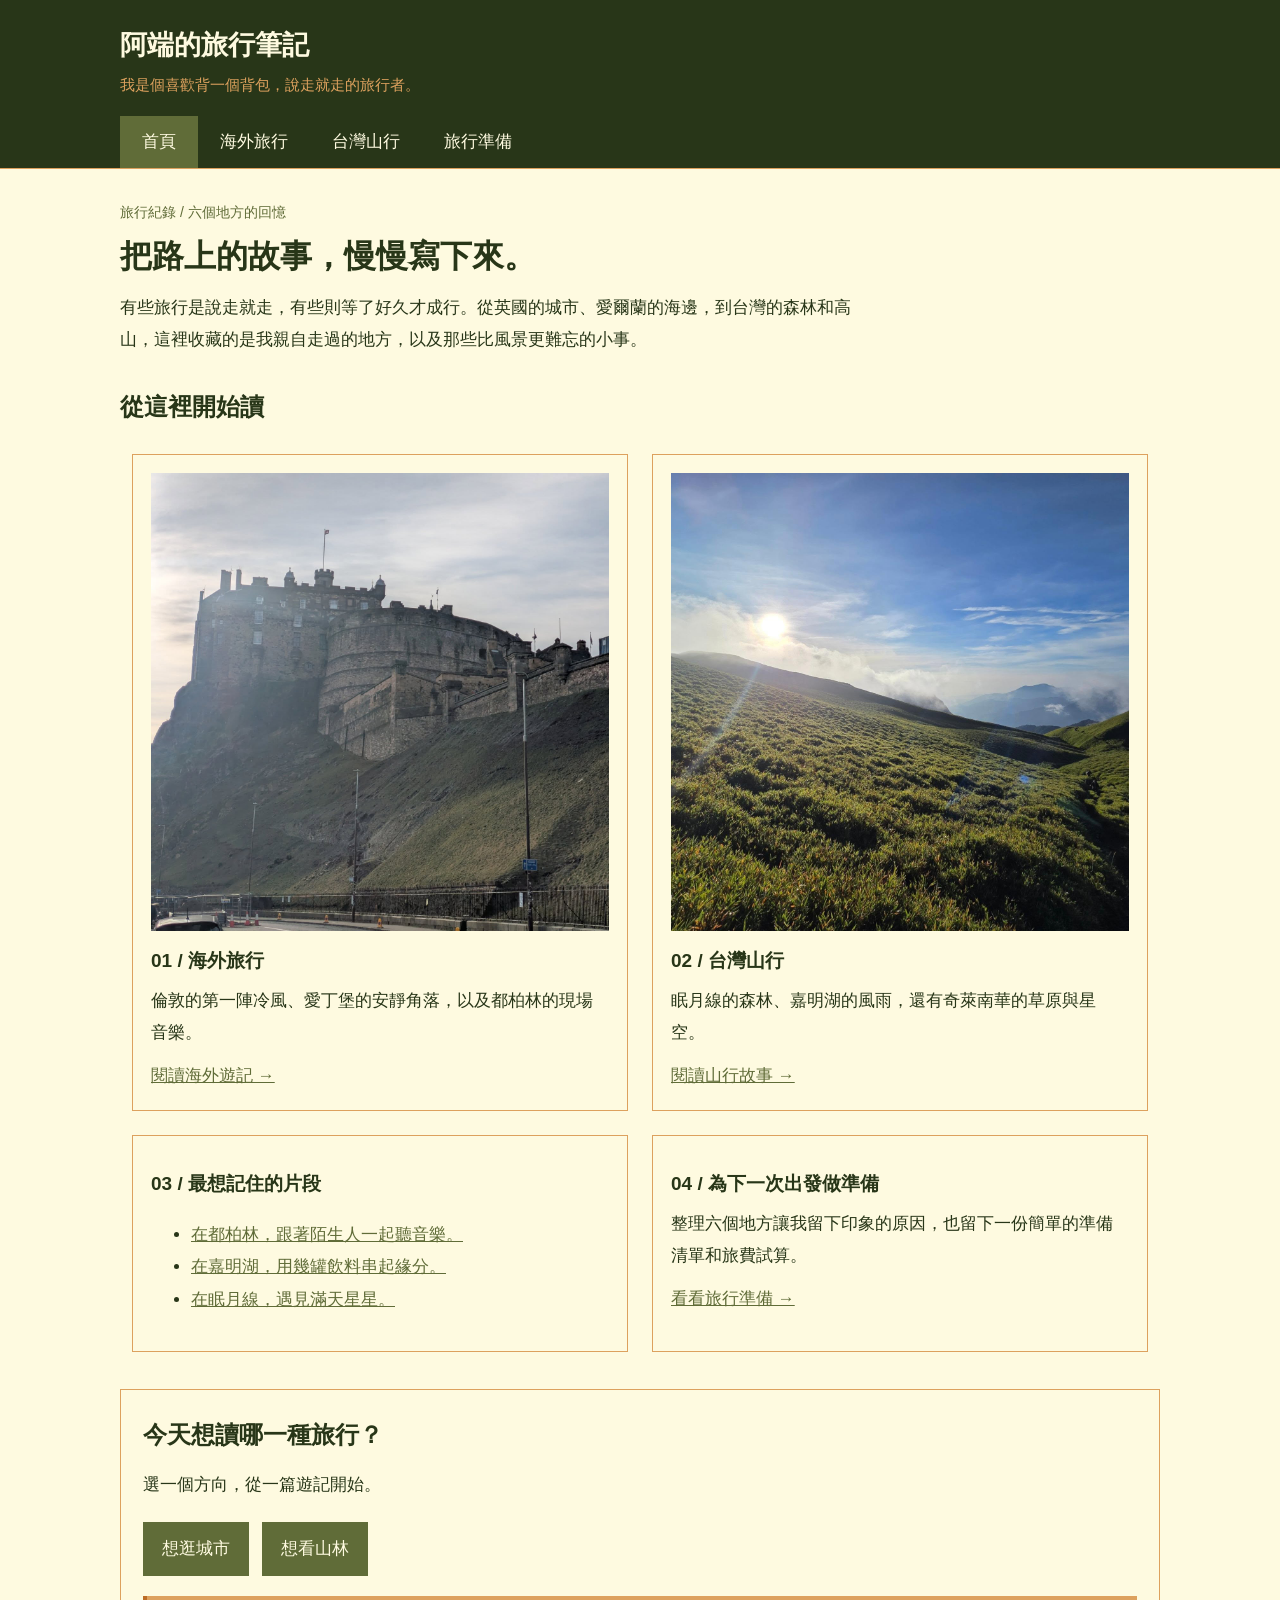
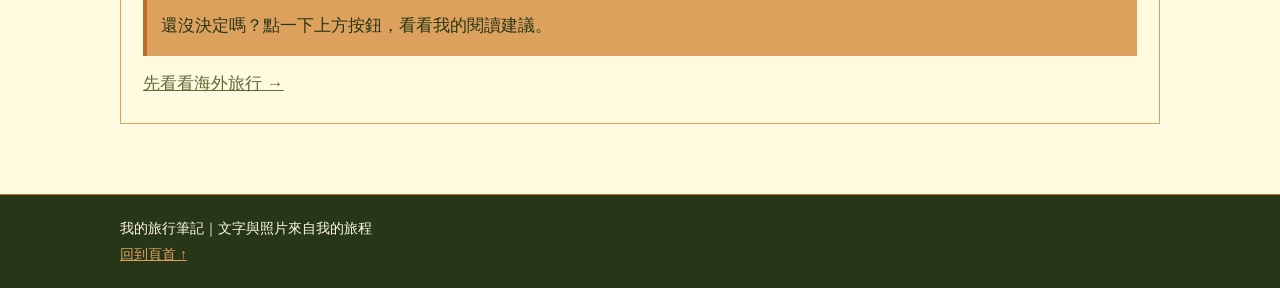
==== index.html @ 5c860974 "first commit" ====
<!DOCTYPE html>
<html lang="zh-Hant">
<head>
  <meta charset="UTF-8">
  <meta name="viewport" content="width=device-width, initial-scale=1.0">
  <meta name="description" content="用照片與文字記錄倫敦、愛丁堡、愛爾蘭，以及台灣山林裡的旅行故事。">
  <title>首頁｜阿端的旅行筆記</title>
  <link rel="stylesheet" href="style.css">
</head>
<body id="top">
  <div class="header">
    <div class="container">
      <p class="site-title"><a href="index.html">阿端的旅行筆記</a></p>
      <p class="tagline">我是個喜歡背一個背包，說走就走的旅行者。</p>
      <ul class="nav" aria-label="主要導覽">
        <li><a href="index.html" class="current" aria-current="page">首頁</a></li>
        <li><a href="overseas.html">海外旅行</a></li>
        <li><a href="taiwan.html">台灣山行</a></li>
        <li><a href="planning.html">旅行準備</a></li>
      </ul>
    </div>
  </div>
  <main class="main container">
    <p class="label">旅行紀錄 / 六個地方的回憶</p>
    <h1>把路上的故事，慢慢寫下來。</h1>
    <p class="intro">有些旅行是說走就走，有些則等了好久才成行。從英國的城市、愛爾蘭的海邊，到台灣的森林和高山，這裡收藏的是我親自走過的地方，以及那些比風景更難忘的小事。</p>
    <h2>從這裡開始讀</h2>
    <!-- 兩列、每列兩格：沿用課堂 row / box 的四格版面。 -->
    <div class="row">
      <div class="box"><div class="card">
        <img src="assets/edinburgh/491461487_18304597978235697_2333785492834021801_n.jpg" alt="愛丁堡城堡座落在岩石山丘上" width="1440" height="1440">
        <h3>01 / 海外旅行</h3>
        <p>倫敦的第一陣冷風、愛丁堡的安靜角落，以及都柏林的現場音樂。</p>
        <a href="overseas.html">閱讀海外遊記 →</a>
      </div></div>
      <div class="box"><div class="card">
        <img src="assets/奇萊南華/772171116_18368890492235697_7278529809511290449_n.jpg" alt="陽光照在奇萊南華的高山草原上" width="1440" height="1440">
        <h3>02 / 台灣山行</h3>
        <p>眠月線的森林、嘉明湖的風雨，還有奇萊南華的草原與星空。</p>
        <a href="taiwan.html">閱讀山行故事 →</a>
      </div></div>
    </div>
    <div class="row">
      <div class="box"><div class="card">
        <h3>03 / 最想記住的片段</h3>
        <ul>
          <li><a href="overseas.html#ireland">在都柏林，跟著陌生人一起聽音樂。</a></li>
          <li><a href="taiwan.html#jiaming">在嘉明湖，用幾罐飲料串起緣分。</a></li>
          <li><a href="taiwan.html#sleeping-moon">在眠月線，遇見滿天星星。</a></li>
        </ul>
      </div></div>
      <div class="box"><div class="card">
        <h3>04 / 為下一次出發做準備</h3>
        <p>整理六個地方讓我留下印象的原因，也留下一份簡單的準備清單和旅費試算。</p>
        <a href="planning.html">看看旅行準備 →</a>
      </div></div>
    </div>
    <div class="panel">
      <h2>今天想讀哪一種旅行？</h2>
      <p>選一個方向，從一篇遊記開始。</p>
      <button type="button" onclick="chooseTrip('city')">想逛城市</button>
      <button type="button" onclick="chooseTrip('mountain')">想看山林</button>
      <p id="trip-result" class="result" aria-live="polite">還沒決定嗎？點一下上方按鈕，看看我的閱讀建議。</p>
      <a id="trip-link" href="overseas.html">先看看海外旅行 →</a>
      <noscript><p>閱讀建議需要開啟 JavaScript；也可以直接使用上方連結閱讀全部遊記。</p></noscript>
    </div>
  </main>
  <div class="footer">
    <div class="container">
      <p>我的旅行筆記｜文字與照片來自我的旅程</p>
      <p><a href="#top">回到頁首 ↑</a></p>
    </div>
  </div>
  <script src="script.js"></script>
</body>
</html>
---- style.css ----
/* 共用樣式：四個頁面使用同一份 CSS。
   橄欖綠 #606c38、森林綠 #283618、米黃 #fefae0、
   焦糖 #dda15e、銅色 #bc6c25。 */
* { box-sizing: border-box; }
body {
  margin: 0;
  background-color: #fefae0;
  color: #283618;
  font-family: "Microsoft JhengHei", "PingFang TC", sans-serif;
  font-size: 17px;
  line-height: 1.9;
}
a { color: #606c38; }
a:hover { color: #283618; }
a:focus-visible, button:focus-visible, input:focus-visible {
  outline: 3px solid #bc6c25;
  outline-offset: 3px;
}
.header { background-color: #283618; border-bottom: 1px solid #dda15e; }
.container { width: 92%; max-width: 1040px; margin: 0 auto; }
.site-title { padding-top: 20px; margin: 0; font-size: 27px; font-weight: bold; }
.site-title a { color: #fefae0; text-decoration: none; }
.site-title a:hover { color: #dda15e; }
.tagline { margin: 0 0 16px; color: #dda15e; font-size: 15px; }
/* 清單導覽列，對應課堂 lists / links 範例。 */
.nav { list-style-type: none; padding: 0; margin: 0; overflow: hidden; }
.nav li { float: left; }
.nav a { color: #fefae0; display: block; padding: 10px 22px; text-decoration: none; }
.nav a:hover, .nav .current { background-color: #606c38; color: #fefae0; }
.main { padding: 30px 0 45px; }
h1 { margin: 0 0 12px; font-size: 32px; line-height: 1.5; }
h2 { margin: 28px 0 12px; font-size: 24px; }
h3 { font-size: 19px; margin: 18px 0 8px; }
p { margin: 0 0 16px; }
.intro { max-width: 760px; }
.label { color: #606c38; font-size: 14px; margin-bottom: 6px; }
/* 課堂四格範例：一列放兩個寬度為 50% 的 div。 */
.row { display: flex; }
.box { width: 50%; padding: 12px; }
.card { background-color: #fefae0; border: 1px solid #dda15e; padding: 18px; height: 100%; }
.card h3 { margin: 12px 0 6px; }
.card p { margin-bottom: 10px; }
.card img { display: block; width: 100%; height: auto; }
.panel { background-color: #fefae0; border: 1px solid #dda15e; padding: 22px; margin: 25px 0; }
.panel h2 { margin-top: 0; }
button { background-color: #606c38; color: #fefae0; border: 1px solid #606c38; padding: 10px 18px; font: inherit; cursor: pointer; margin: 4px 8px 8px 0; }
button:hover { background-color: #283618; }
.result { padding: 14px; background-color: #dda15e; border-left: 4px solid #bc6c25; margin: 12px 0; }
.contents { padding: 14px 20px; border: 1px solid #dda15e; background-color: #fefae0; }
.contents a { display: inline-block; margin: 4px 22px 4px 0; }
.article { background-color: #fefae0; padding: 26px; margin-top: 30px; border: 1px solid #dda15e; }
.article h2 { margin-top: 0; }
.photos { display: flex; }
figure { margin: 0; }
.photos figure { width: 33.333%; padding: 6px; }
.photos img { display: block; width: 100%; height: auto; }
figcaption { font-size: 14px; color: #606c38; margin-top: 6px; }
.story { margin-top: 22px; }
.note { font-size: 15px; color: #606c38; }
.table-wrap { overflow-x: auto; }
table { width: 100%; border-collapse: collapse; background-color: #fefae0; }
caption { text-align: left; font-weight: bold; padding: 12px 0; }
th, td { border: 1px solid #dda15e; padding: 12px; text-align: left; }
th { background-color: #dda15e; }
label { display: block; margin: 12px 0 5px; }
input { width: 100%; max-width: 320px; padding: 9px; border: 1px solid #606c38; background-color: #fefae0; color: #283618; font: inherit; }
.gear-list { list-style-type: none; padding: 0; margin: 0; }
.gear-list li { border-bottom: 1px solid #dda15e; }
.gear-list label { margin: 0; padding: 10px 0; cursor: pointer; }
.gear-list label:hover { background-color: #dda15e; }
.gear-list input { accent-color: #606c38; width: 18px; height: 18px; margin: 0 8px 0 0; vertical-align: middle; cursor: pointer; }
.footer { background-color: #283618; border-top: 1px solid #bc6c25; padding: 20px 0; font-size: 14px; color: #fefae0; }
.footer a { color: #dda15e; }
.footer a:hover { color: #fefae0; }
.footer p { margin: 0; }
/* 小螢幕改成直排，讓文字與照片保持好讀。 */
@media (max-width: 640px) {
  .row, .photos { display: block; }
  .box, .photos figure { width: 100%; }
  .box { padding: 8px 0; }
  .photos figure { margin-bottom: 14px; }
  .nav a { padding: 10px 13px; }
  h1 { font-size: 28px; }
  .article, .panel { padding: 18px; }
  th, td { padding: 8px; }
}
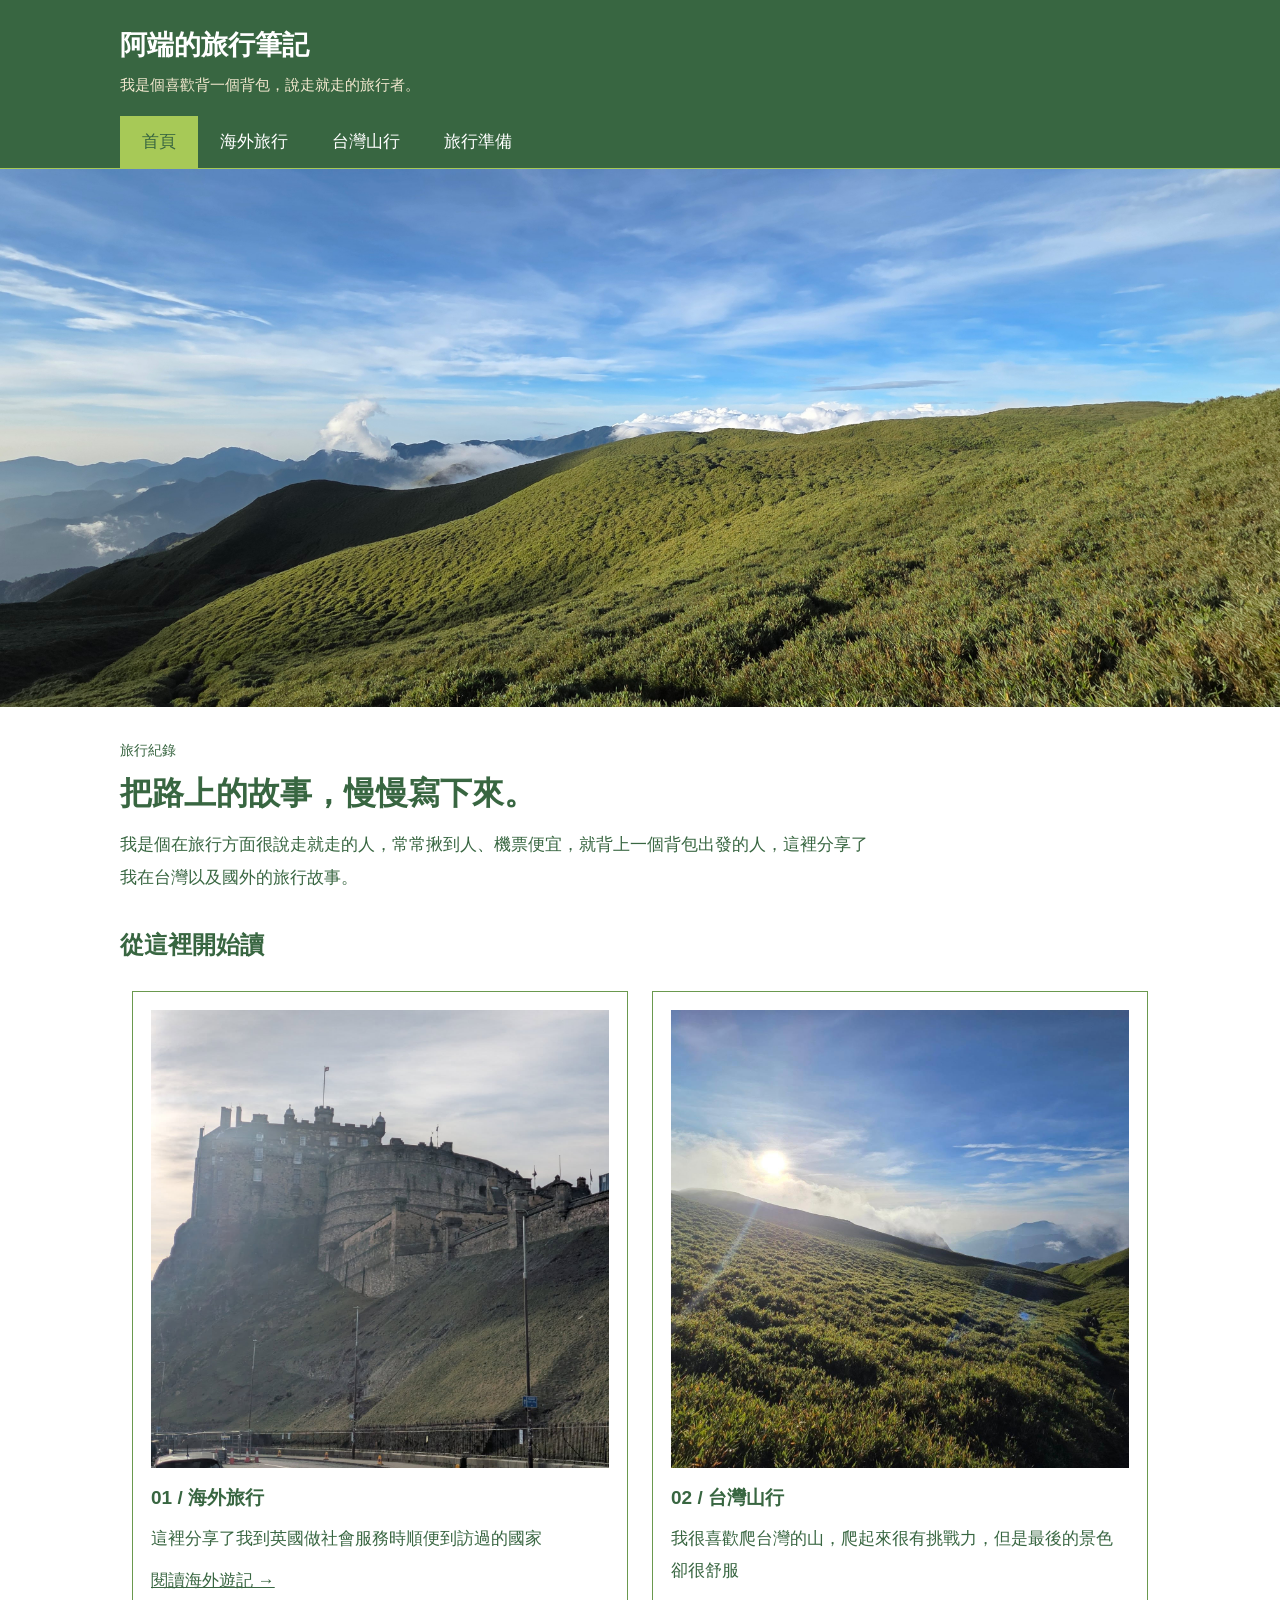
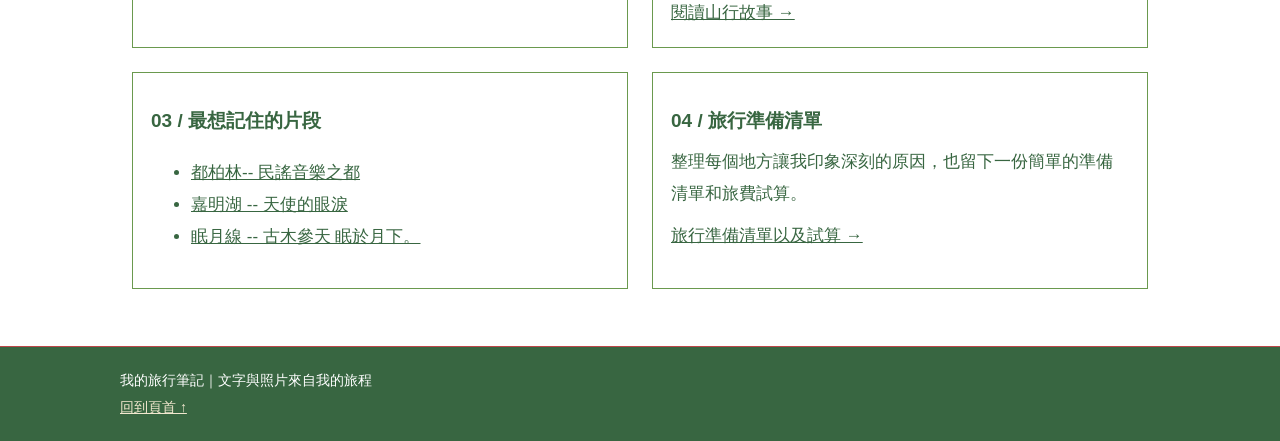
==== commit c40acfd8: "update hero" ====
--- a/index.html
+++ b/index.html
@@ -1,61 +1,105 @@
-<!DOCTYPE html>
+<!doctype html>
 <html lang="zh-Hant">
-<head>
-  <meta charset="UTF-8">
-  <meta name="viewport" content="width=device-width, initial-scale=1.0">
-  <meta name="description" content="用照片與文字記錄倫敦、愛丁堡、愛爾蘭，以及台灣山林裡的旅行故事。">
-  <title>首頁｜阿端的旅行筆記</title>
-  <link rel="stylesheet" href="style.css">
-</head>
-<body id="top">
-  <div class="header">
-    <div class="container">
-      <p class="site-title"><a href="index.html">阿端的旅行筆記</a></p>
-      <p class="tagline">我是個喜歡背一個背包，說走就走的旅行者。</p>
-      <ul class="nav" aria-label="主要導覽">
-        <li><a href="index.html" class="current" aria-current="page">首頁</a></li>
-        <li><a href="overseas.html">海外旅行</a></li>
-        <li><a href="taiwan.html">台灣山行</a></li>
-        <li><a href="planning.html">旅行準備</a></li>
-      </ul>
+  <head>
+    <meta charset="UTF-8" />
+    <meta name="viewport" content="width=device-width, initial-scale=1.0" />
+    <meta
+      name="description"
+      content="用照片與文字記錄倫敦、愛丁堡、愛爾蘭，以及台灣山林裡的旅行故事。"
+    />
+    <title>首頁｜阿端的旅行筆記</title>
+    <link rel="stylesheet" href="style.css" />
+  </head>
+  <body id="top">
+    <div class="header">
+      <div class="container">
+        <p class="site-title"><a href="index.html">阿端的旅行筆記</a></p>
+        <p class="tagline">我是個喜歡背一個背包，說走就走的旅行者。</p>
+        <ul class="nav" aria-label="主要導覽">
+          <li>
+            <a href="index.html" class="current" aria-current="page">首頁</a>
+          </li>
+          <li><a href="overseas.html">海外旅行</a></li>
+          <li><a href="taiwan.html">台灣山行</a></li>
+          <li><a href="planning.html">旅行準備</a></li>
+        </ul>
+      </div>
     </div>
-  </div>
-  <main class="main container">
-    <p class="label">旅行紀錄 / 六個地方的回憶</p>
-    <h1>把路上的故事，慢慢寫下來。</h1>
-    <p class="intro">有些旅行是說走就走，有些則等了好久才成行。從英國的城市、愛爾蘭的海邊，到台灣的森林和高山，這裡收藏的是我親自走過的地方，以及那些比風景更難忘的小事。</p>
-    <h2>從這裡開始讀</h2>
-    <!-- 兩列、每列兩格：沿用課堂 row / box 的四格版面。 -->
-    <div class="row">
-      <div class="box"><div class="card">
-        <img src="assets/edinburgh/491461487_18304597978235697_2333785492834021801_n.jpg" alt="愛丁堡城堡座落在岩石山丘上" width="1440" height="1440">
-        <h3>01 / 海外旅行</h3>
-        <p>倫敦的第一陣冷風、愛丁堡的安靜角落，以及都柏林的現場音樂。</p>
-        <a href="overseas.html">閱讀海外遊記 →</a>
-      </div></div>
-      <div class="box"><div class="card">
-        <img src="assets/奇萊南華/772171116_18368890492235697_7278529809511290449_n.jpg" alt="陽光照在奇萊南華的高山草原上" width="1440" height="1440">
-        <h3>02 / 台灣山行</h3>
-        <p>眠月線的森林、嘉明湖的風雨，還有奇萊南華的草原與星空。</p>
-        <a href="taiwan.html">閱讀山行故事 →</a>
-      </div></div>
+    <div class="hero">
+      <img
+        src="assets/hero.jpg"
+        alt="藍天與雲海下，陽光灑落在綿延的高山草坡上"
+        width="4000"
+        height="3000"
+        fetchpriority="high"
+      />
     </div>
-    <div class="row">
-      <div class="box"><div class="card">
-        <h3>03 / 最想記住的片段</h3>
-        <ul>
-          <li><a href="overseas.html#ireland">在都柏林，跟著陌生人一起聽音樂。</a></li>
-          <li><a href="taiwan.html#jiaming">在嘉明湖，用幾罐飲料串起緣分。</a></li>
-          <li><a href="taiwan.html#sleeping-moon">在眠月線，遇見滿天星星。</a></li>
-        </ul>
-      </div></div>
-      <div class="box"><div class="card">
-        <h3>04 / 為下一次出發做準備</h3>
-        <p>整理六個地方讓我留下印象的原因，也留下一份簡單的準備清單和旅費試算。</p>
-        <a href="planning.html">看看旅行準備 →</a>
-      </div></div>
-    </div>
-    <div class="panel">
+    <main class="main container">
+      <p class="label">旅行紀錄</p>
+      <h1>把路上的故事，慢慢寫下來。</h1>
+      <p class="intro">
+        我是個在旅行方面很說走就走的人，常常揪到人、機票便宜，就背上一個背包出發的人，這裡分享了我在台灣以及國外的旅行故事。
+      </p>
+      <h2>從這裡開始讀</h2>
+      <!-- 兩列、每列兩格：沿用課堂 row / box 的四格版面。 -->
+      <div class="row">
+        <div class="box">
+          <div class="card">
+            <img
+              src="assets/edinburgh/491461487_18304597978235697_2333785492834021801_n.jpg"
+              alt="愛丁堡城堡座落在岩石山丘上"
+              width="1440"
+              height="1440"
+            />
+            <h3>01 / 海外旅行</h3>
+            <p>這裡分享了我到英國做社會服務時順便到訪過的國家</p>
+            <a href="overseas.html">閱讀海外遊記 →</a>
+          </div>
+        </div>
+        <div class="box">
+          <div class="card">
+            <img
+              src="assets/奇萊南華/772171116_18368890492235697_7278529809511290449_n.jpg"
+              alt="陽光照在奇萊南華的高山草原上"
+              width="1440"
+              height="1440"
+            />
+            <h3>02 / 台灣山行</h3>
+            <p>我很喜歡爬台灣的山，爬起來很有挑戰力，但是最後的景色卻很舒服</p>
+            <a href="taiwan.html">閱讀山行故事 →</a>
+          </div>
+        </div>
+      </div>
+      <div class="row">
+        <div class="box">
+          <div class="card">
+            <h3>03 / 最想記住的片段</h3>
+            <ul>
+              <li>
+                <a href="overseas.html#ireland">都柏林-- 民謠音樂之都</a>
+              </li>
+              <li>
+                <a href="taiwan.html#jiaming">嘉明湖 -- 天使的眼淚</a>
+              </li>
+              <li>
+                <a href="taiwan.html#sleeping-moon"
+                  >眠月線 -- 古木參天 眠於月下。</a
+                >
+              </li>
+            </ul>
+          </div>
+        </div>
+        <div class="box">
+          <div class="card">
+            <h3>04 / 旅行準備清單</h3>
+            <p>
+              整理每個地方讓我印象深刻的原因，也留下一份簡單的準備清單和旅費試算。
+            </p>
+            <a href="planning.html">旅行準備清單以及試算 →</a>
+          </div>
+        </div>
+      </div>
+      <!-- <div class="panel">
       <h2>今天想讀哪一種旅行？</h2>
       <p>選一個方向，從一篇遊記開始。</p>
       <button type="button" onclick="chooseTrip('city')">想逛城市</button>
@@ -63,14 +107,14 @@
       <p id="trip-result" class="result" aria-live="polite">還沒決定嗎？點一下上方按鈕，看看我的閱讀建議。</p>
       <a id="trip-link" href="overseas.html">先看看海外旅行 →</a>
       <noscript><p>閱讀建議需要開啟 JavaScript；也可以直接使用上方連結閱讀全部遊記。</p></noscript>
+    </div> -->
+    </main>
+    <div class="footer">
+      <div class="container">
+        <p>我的旅行筆記｜文字與照片來自我的旅程</p>
+        <p><a href="#top">回到頁首 ↑</a></p>
+      </div>
     </div>
-  </main>
-  <div class="footer">
-    <div class="container">
-      <p>我的旅行筆記｜文字與照片來自我的旅程</p>
-      <p><a href="#top">回到頁首 ↑</a></p>
-    </div>
-  </div>
-  <script src="script.js"></script>
-</body>
+    <script src="script.js"></script>
+  </body>
 </html>
--- a/style.css
+++ b/style.css
@@ -1,77 +1,86 @@
 /* 共用樣式：四個頁面使用同一份 CSS。
-   橄欖綠 #606c38、森林綠 #283618、米黃 #fefae0、
-   焦糖 #dda15e、銅色 #bc6c25。 */
+   Hunter Green #386641、Sage Green #6a994e、Yellow Green #a7c957、
+   Champagne Mist #f2e8cf、Blushed Brick #bc4749；主背景為白色。 */
 * { box-sizing: border-box; }
 body {
   margin: 0;
-  background-color: #fefae0;
-  color: #283618;
+  background-color: #ffffff;
+  color: #386641;
   font-family: "Microsoft JhengHei", "PingFang TC", sans-serif;
   font-size: 17px;
   line-height: 1.9;
 }
-a { color: #606c38; }
-a:hover { color: #283618; }
+a { color: #386641; }
+a:hover { color: #bc4749; }
 a:focus-visible, button:focus-visible, input:focus-visible {
-  outline: 3px solid #bc6c25;
+  outline: 3px solid #bc4749;
   outline-offset: 3px;
 }
-.header { background-color: #283618; border-bottom: 1px solid #dda15e; }
+.header { background-color: #386641; border-bottom: 1px solid #a7c957; }
 .container { width: 92%; max-width: 1040px; margin: 0 auto; }
 .site-title { padding-top: 20px; margin: 0; font-size: 27px; font-weight: bold; }
-.site-title a { color: #fefae0; text-decoration: none; }
-.site-title a:hover { color: #dda15e; }
-.tagline { margin: 0 0 16px; color: #dda15e; font-size: 15px; }
+.site-title a { color: #ffffff; text-decoration: none; }
+.site-title a:hover { color: #a7c957; }
+.tagline { margin: 0 0 16px; color: #f2e8cf; font-size: 15px; }
 /* 清單導覽列，對應課堂 lists / links 範例。 */
 .nav { list-style-type: none; padding: 0; margin: 0; overflow: hidden; }
 .nav li { float: left; }
-.nav a { color: #fefae0; display: block; padding: 10px 22px; text-decoration: none; }
-.nav a:hover, .nav .current { background-color: #606c38; color: #fefae0; }
+.nav a { color: #ffffff; display: block; padding: 10px 22px; text-decoration: none; }
+.nav a:hover, .nav .current { background-color: #a7c957; color: #386641; }
+/* 首頁全幅照片：不受內文容器寬度限制。 */
+.hero { width: 100%; }
+.hero img {
+  display: block;
+  width: 100%;
+  height: clamp(280px, 42vw, 560px);
+  object-fit: cover;
+  object-position: center 55%;
+}
 .main { padding: 30px 0 45px; }
 h1 { margin: 0 0 12px; font-size: 32px; line-height: 1.5; }
 h2 { margin: 28px 0 12px; font-size: 24px; }
 h3 { font-size: 19px; margin: 18px 0 8px; }
 p { margin: 0 0 16px; }
 .intro { max-width: 760px; }
-.label { color: #606c38; font-size: 14px; margin-bottom: 6px; }
+.label { color: #386641; font-size: 14px; margin-bottom: 6px; }
 /* 課堂四格範例：一列放兩個寬度為 50% 的 div。 */
 .row { display: flex; }
 .box { width: 50%; padding: 12px; }
-.card { background-color: #fefae0; border: 1px solid #dda15e; padding: 18px; height: 100%; }
+.card { background-color: #ffffff; border: 1px solid #6a994e; padding: 18px; height: 100%; }
 .card h3 { margin: 12px 0 6px; }
 .card p { margin-bottom: 10px; }
 .card img { display: block; width: 100%; height: auto; }
-.panel { background-color: #fefae0; border: 1px solid #dda15e; padding: 22px; margin: 25px 0; }
+.panel { background-color: #ffffff; border: 1px solid #6a994e; padding: 22px; margin: 25px 0; }
 .panel h2 { margin-top: 0; }
-button { background-color: #606c38; color: #fefae0; border: 1px solid #606c38; padding: 10px 18px; font: inherit; cursor: pointer; margin: 4px 8px 8px 0; }
-button:hover { background-color: #283618; }
-.result { padding: 14px; background-color: #dda15e; border-left: 4px solid #bc6c25; margin: 12px 0; }
-.contents { padding: 14px 20px; border: 1px solid #dda15e; background-color: #fefae0; }
+button { background-color: #386641; color: #ffffff; border: 1px solid #386641; padding: 10px 18px; font: inherit; cursor: pointer; margin: 4px 8px 8px 0; }
+button:hover { background-color: #bc4749; border-color: #bc4749; }
+.result { padding: 14px; background-color: #f2e8cf; border-left: 4px solid #bc4749; margin: 12px 0; }
+.contents { padding: 14px 20px; border: 1px solid #6a994e; background-color: #f2e8cf; }
 .contents a { display: inline-block; margin: 4px 22px 4px 0; }
-.article { background-color: #fefae0; padding: 26px; margin-top: 30px; border: 1px solid #dda15e; }
+.article { background-color: #ffffff; padding: 26px; margin-top: 30px; border: 1px solid #6a994e; }
 .article h2 { margin-top: 0; }
 .photos { display: flex; }
 figure { margin: 0; }
 .photos figure { width: 33.333%; padding: 6px; }
 .photos img { display: block; width: 100%; height: auto; }
-figcaption { font-size: 14px; color: #606c38; margin-top: 6px; }
+figcaption { font-size: 14px; color: #386641; margin-top: 6px; }
 .story { margin-top: 22px; }
-.note { font-size: 15px; color: #606c38; }
+.note { font-size: 15px; color: #386641; }
 .table-wrap { overflow-x: auto; }
-table { width: 100%; border-collapse: collapse; background-color: #fefae0; }
+table { width: 100%; border-collapse: collapse; background-color: #ffffff; }
 caption { text-align: left; font-weight: bold; padding: 12px 0; }
-th, td { border: 1px solid #dda15e; padding: 12px; text-align: left; }
-th { background-color: #dda15e; }
+th, td { border: 1px solid #6a994e; padding: 12px; text-align: left; }
+th { background-color: #f2e8cf; }
 label { display: block; margin: 12px 0 5px; }
-input { width: 100%; max-width: 320px; padding: 9px; border: 1px solid #606c38; background-color: #fefae0; color: #283618; font: inherit; }
+input { width: 100%; max-width: 320px; padding: 9px; border: 1px solid #6a994e; background-color: #ffffff; color: #386641; font: inherit; }
 .gear-list { list-style-type: none; padding: 0; margin: 0; }
-.gear-list li { border-bottom: 1px solid #dda15e; }
+.gear-list li { border-bottom: 1px solid #f2e8cf; }
 .gear-list label { margin: 0; padding: 10px 0; cursor: pointer; }
-.gear-list label:hover { background-color: #dda15e; }
-.gear-list input { accent-color: #606c38; width: 18px; height: 18px; margin: 0 8px 0 0; vertical-align: middle; cursor: pointer; }
-.footer { background-color: #283618; border-top: 1px solid #bc6c25; padding: 20px 0; font-size: 14px; color: #fefae0; }
-.footer a { color: #dda15e; }
-.footer a:hover { color: #fefae0; }
+.gear-list label:hover { background-color: #f2e8cf; }
+.gear-list input { accent-color: #386641; width: 18px; height: 18px; margin: 0 8px 0 0; vertical-align: middle; cursor: pointer; }
+.footer { background-color: #386641; border-top: 1px solid #bc4749; padding: 20px 0; font-size: 14px; color: #ffffff; }
+.footer a { color: #f2e8cf; }
+.footer a:hover { color: #ffffff; }
 .footer p { margin: 0; }
 /* 小螢幕改成直排，讓文字與照片保持好讀。 */
 @media (max-width: 640px) {
